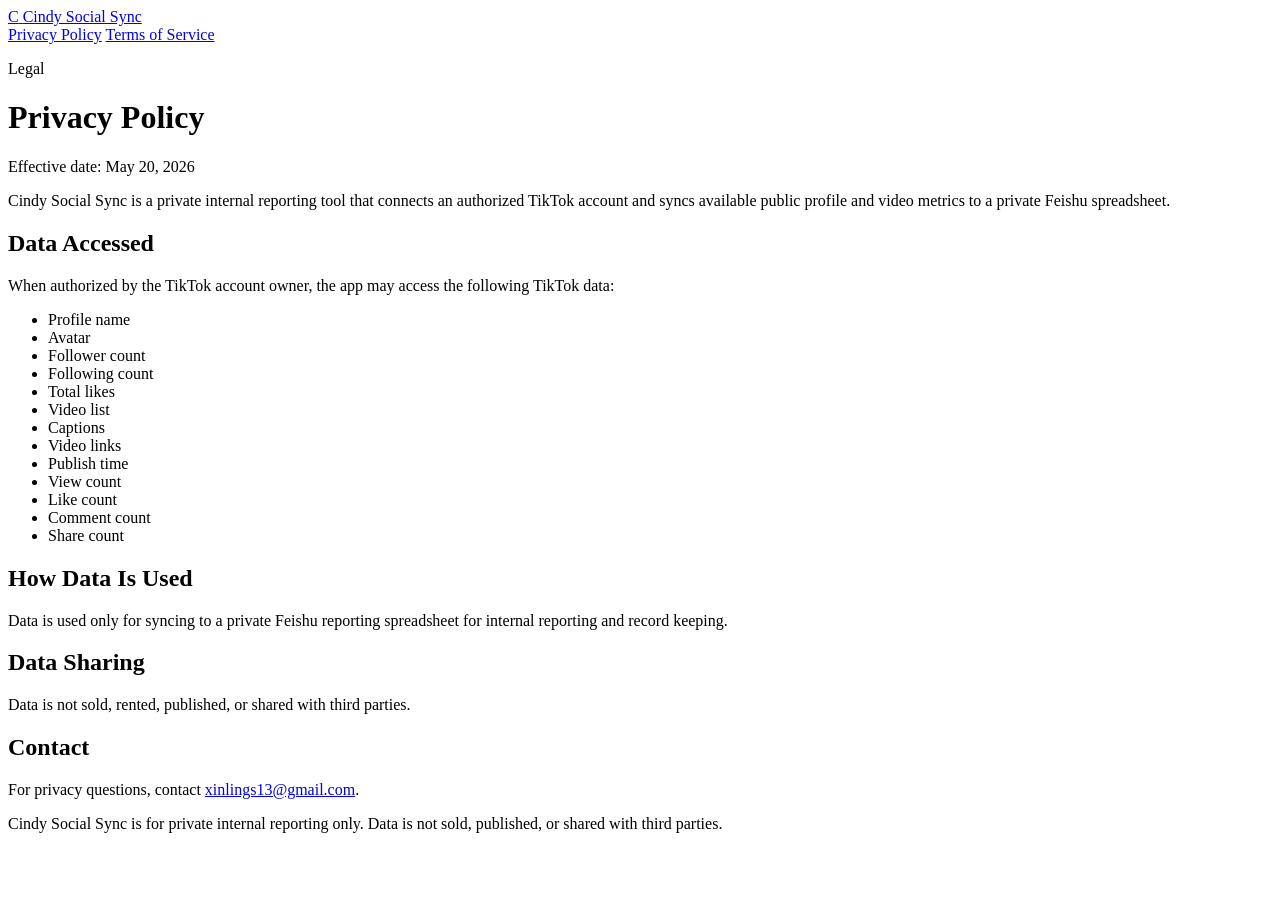
==== privacy.html @ 20bfee4f "Add privacy page" ====
<!doctype html>
<html lang="en">
  <head>
    <meta charset="utf-8">
    <meta name="viewport" content="width=device-width, initial-scale=1">
    <title>Privacy Policy | Cindy Social Sync</title>
    <meta name="description" content="Privacy Policy for Cindy Social Sync.">
    <link rel="stylesheet" href="styles.css">
  </head>
  <body>
    <header class="site-header">
      <a class="brand" href="index.html">
        <span class="brand-mark">C</span>
        <span>Cindy Social Sync</span>
      </a>
      <nav class="nav" aria-label="Legal pages">
        <a href="privacy.html">Privacy Policy</a>
        <a href="terms.html">Terms of Service</a>
      </nav>
    </header>

    <main class="content">
      <p class="eyebrow">Legal</p>
      <h1>Privacy Policy</h1>
      <p class="meta">Effective date: May 20, 2026</p>

      <p>Cindy Social Sync is a private internal reporting tool that connects an authorized TikTok account and syncs available public profile and video metrics to a private Feishu spreadsheet.</p>

      <h2>Data Accessed</h2>
      <p>When authorized by the TikTok account owner, the app may access the following TikTok data:</p>
      <ul>
        <li>Profile name</li>
        <li>Avatar</li>
        <li>Follower count</li>
        <li>Following count</li>
        <li>Total likes</li>
        <li>Video list</li>
        <li>Captions</li>
        <li>Video links</li>
        <li>Publish time</li>
        <li>View count</li>
        <li>Like count</li>
        <li>Comment count</li>
        <li>Share count</li>
      </ul>

      <h2>How Data Is Used</h2>
      <p>Data is used only for syncing to a private Feishu reporting spreadsheet for internal reporting and record keeping.</p>

      <h2>Data Sharing</h2>
      <p>Data is not sold, rented, published, or shared with third parties.</p>

      <h2>Contact</h2>
      <p>For privacy questions, contact <a href="mailto:xinlings13@gmail.com">xinlings13@gmail.com</a>.</p>
    </main>

    <footer class="site-footer">
      Cindy Social Sync is for private internal reporting only. Data is not sold, published, or shared with third parties.
    </footer>
  </body>
</html>
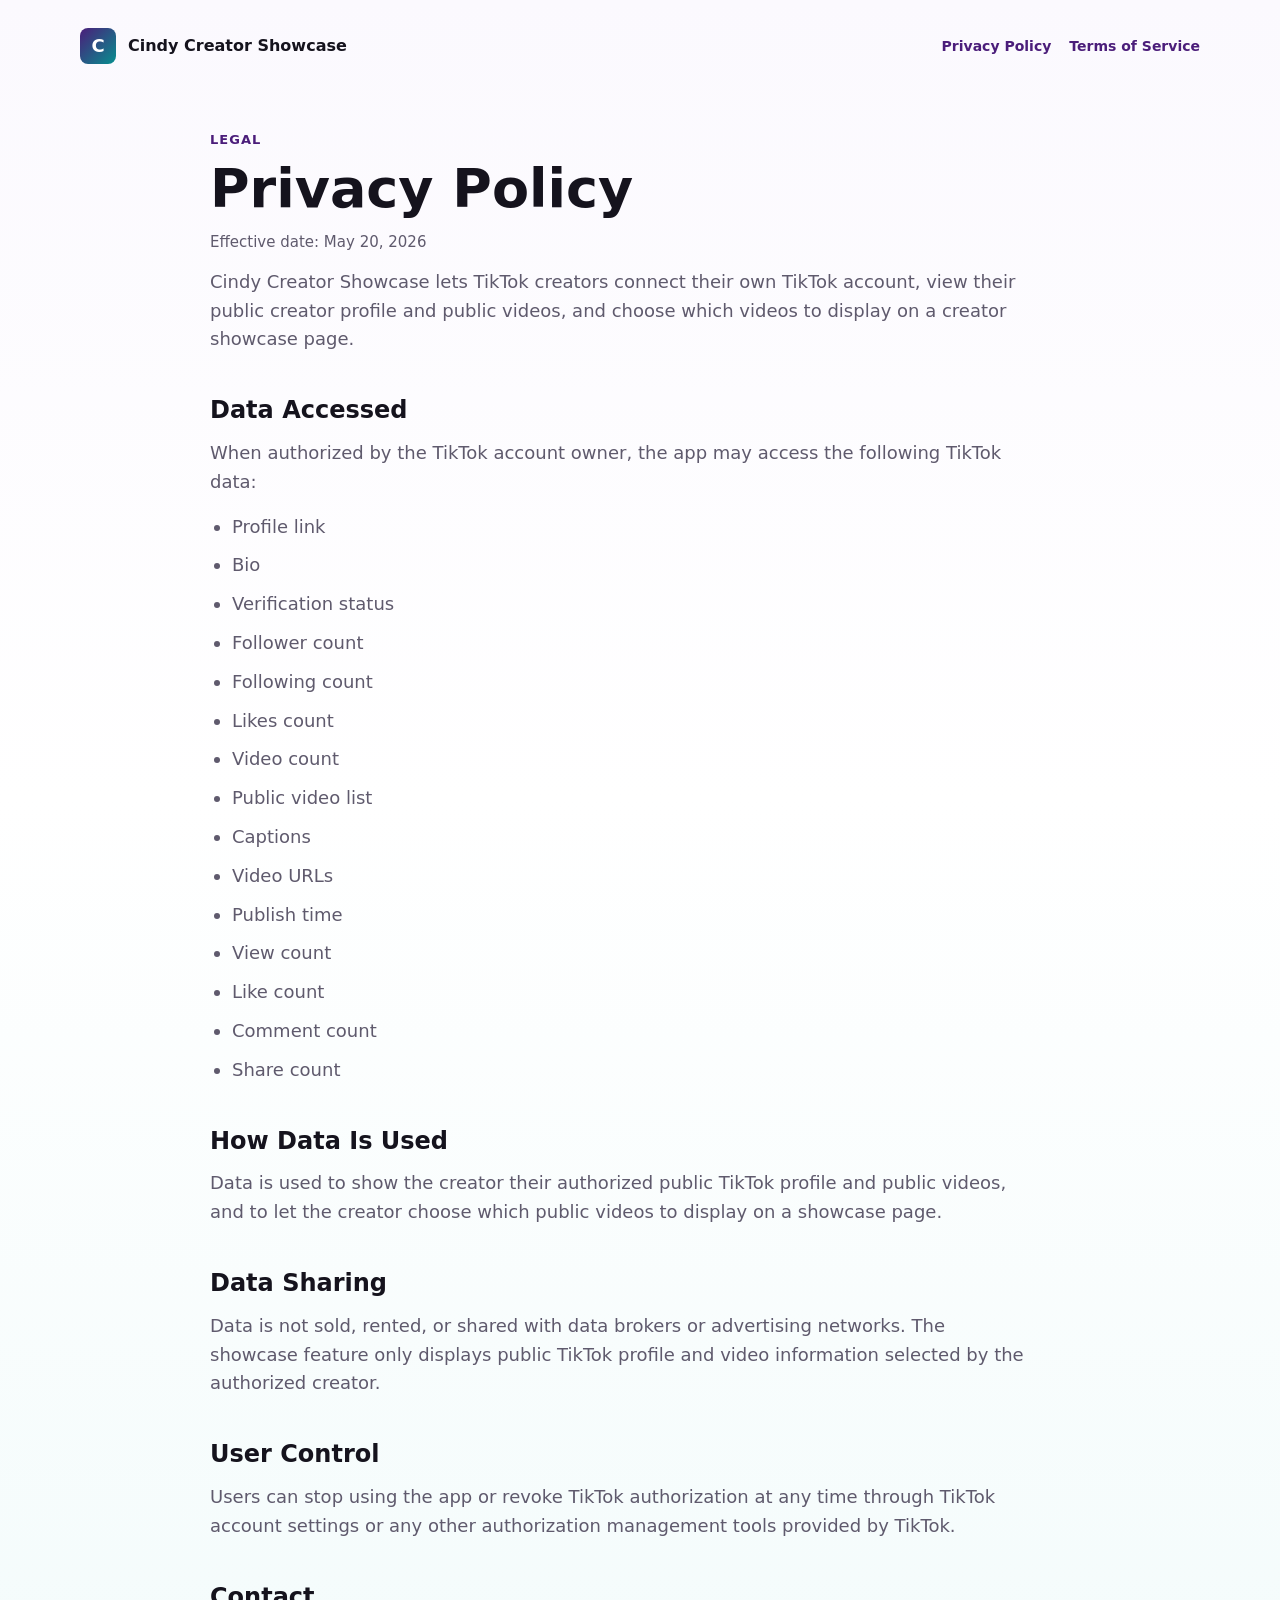
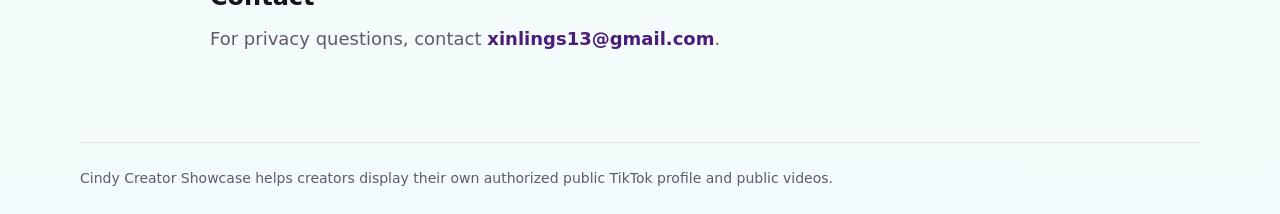
==== commit 516972e9: "Update privacy policy for creator showcase use case" ====
--- a/privacy.html
+++ b/privacy.html
@@ -3,15 +3,15 @@
   <head>
     <meta charset="utf-8">
     <meta name="viewport" content="width=device-width, initial-scale=1">
-    <title>Privacy Policy | Cindy Social Sync</title>
-    <meta name="description" content="Privacy Policy for Cindy Social Sync.">
+    <title>Privacy Policy | Cindy Creator Showcase</title>
+    <meta name="description" content="Privacy Policy for Cindy Creator Showcase.">
     <link rel="stylesheet" href="styles.css">
   </head>
   <body>
     <header class="site-header">
       <a class="brand" href="index.html">
         <span class="brand-mark">C</span>
-        <span>Cindy Social Sync</span>
+        <span>Cindy Creator Showcase</span>
       </a>
       <nav class="nav" aria-label="Legal pages">
         <a href="privacy.html">Privacy Policy</a>
@@ -24,19 +24,21 @@
       <h1>Privacy Policy</h1>
       <p class="meta">Effective date: May 20, 2026</p>
 
-      <p>Cindy Social Sync is a private internal reporting tool that connects an authorized TikTok account and syncs available public profile and video metrics to a private Feishu spreadsheet.</p>
+      <p>Cindy Creator Showcase lets TikTok creators connect their own TikTok account, view their public creator profile and public videos, and choose which videos to display on a creator showcase page.</p>
 
       <h2>Data Accessed</h2>
       <p>When authorized by the TikTok account owner, the app may access the following TikTok data:</p>
       <ul>
-        <li>Profile name</li>
-        <li>Avatar</li>
+        <li>Profile link</li>
+        <li>Bio</li>
+        <li>Verification status</li>
         <li>Follower count</li>
         <li>Following count</li>
-        <li>Total likes</li>
-        <li>Video list</li>
+        <li>Likes count</li>
+        <li>Video count</li>
+        <li>Public video list</li>
         <li>Captions</li>
-        <li>Video links</li>
+        <li>Video URLs</li>
         <li>Publish time</li>
         <li>View count</li>
         <li>Like count</li>
@@ -45,17 +47,20 @@
       </ul>
 
       <h2>How Data Is Used</h2>
-      <p>Data is used only for syncing to a private Feishu reporting spreadsheet for internal reporting and record keeping.</p>
+      <p>Data is used to show the creator their authorized public TikTok profile and public videos, and to let the creator choose which public videos to display on a showcase page.</p>
 
       <h2>Data Sharing</h2>
-      <p>Data is not sold, rented, published, or shared with third parties.</p>
+      <p>Data is not sold, rented, or shared with data brokers or advertising networks. The showcase feature only displays public TikTok profile and video information selected by the authorized creator.</p>
+
+      <h2>User Control</h2>
+      <p>Users can stop using the app or revoke TikTok authorization at any time through TikTok account settings or any other authorization management tools provided by TikTok.</p>
 
       <h2>Contact</h2>
       <p>For privacy questions, contact <a href="mailto:xinlings13@gmail.com">xinlings13@gmail.com</a>.</p>
     </main>
 
     <footer class="site-footer">
-      Cindy Social Sync is for private internal reporting only. Data is not sold, published, or shared with third parties.
+      Cindy Creator Showcase helps creators display their own authorized public TikTok profile and public videos.
     </footer>
   </body>
 </html>
--- a/styles.css
+++ b/styles.css
@@ -0,0 +1,388 @@
+:root {
+  color-scheme: light;
+  --ink: #15131d;
+  --muted: #5f5a6d;
+  --line: #e6e0ee;
+  --surface: #ffffff;
+  --soft: #f8f4fc;
+  --accent: #4b1d7a;
+  --teal: #078f8f;
+  --success: #0f7a45;
+  --success-soft: #eaf8f0;
+}
+
+* {
+  box-sizing: border-box;
+}
+
+body {
+  margin: 0;
+  min-height: 100vh;
+  color: var(--ink);
+  background: linear-gradient(180deg, #fbf9fe 0%, #ffffff 44%, #f2fbfb 100%);
+  font-family: Inter, ui-sans-serif, system-ui, -apple-system, BlinkMacSystemFont, "Segoe UI", sans-serif;
+  line-height: 1.6;
+}
+
+a {
+  color: var(--accent);
+  font-weight: 700;
+  text-decoration: none;
+}
+
+a:hover {
+  text-decoration: underline;
+}
+
+.site-header,
+.demo-shell,
+.content,
+.site-footer {
+  width: min(100% - 48px, 1120px);
+  margin: 0 auto;
+}
+
+.site-header {
+  display: flex;
+  align-items: center;
+  justify-content: space-between;
+  gap: 24px;
+  padding: 28px 0;
+}
+
+.brand {
+  display: inline-flex;
+  align-items: center;
+  gap: 12px;
+  color: var(--ink);
+  font-weight: 800;
+}
+
+.brand-mark {
+  display: grid;
+  width: 36px;
+  height: 36px;
+  place-items: center;
+  border-radius: 8px;
+  color: #fff;
+  background: linear-gradient(135deg, var(--accent), var(--teal));
+  font-size: 18px;
+}
+
+.nav {
+  display: flex;
+  gap: 18px;
+  font-size: 14px;
+}
+
+.demo-shell {
+  display: grid;
+  gap: 18px;
+  padding: 34px 0 72px;
+}
+
+.demo-hero {
+  max-width: 860px;
+  padding-bottom: 10px;
+}
+
+.eyebrow {
+  margin: 0 0 10px;
+  color: var(--accent);
+  font-size: 13px;
+  font-weight: 800;
+  letter-spacing: 0.08em;
+  text-transform: uppercase;
+}
+
+h1 {
+  max-width: 760px;
+  margin: 0;
+  font-size: clamp(42px, 7vw, 76px);
+  line-height: 1.02;
+  letter-spacing: 0;
+}
+
+h2 {
+  margin: 0;
+  font-size: 24px;
+  line-height: 1.2;
+}
+
+p {
+  max-width: 820px;
+  margin: 14px 0 0;
+  color: var(--muted);
+  font-size: 18px;
+}
+
+.subtitle {
+  margin-top: 16px;
+  color: var(--ink);
+  font-size: clamp(24px, 3vw, 34px);
+  font-weight: 800;
+  line-height: 1.18;
+}
+
+.lede {
+  margin-top: 18px;
+  font-size: 20px;
+}
+
+.demo-panel {
+  padding: 24px;
+  border: 1px solid var(--line);
+  border-radius: 8px;
+  background: rgba(255, 255, 255, 0.84);
+  box-shadow: 0 18px 44px rgba(55, 31, 84, 0.08);
+}
+
+.step-header {
+  display: flex;
+  align-items: center;
+  justify-content: space-between;
+  gap: 18px;
+  margin-bottom: 16px;
+}
+
+.button {
+  display: inline-flex;
+  align-items: center;
+  justify-content: center;
+  min-height: 46px;
+  padding: 0 18px;
+  border: 1px solid var(--accent);
+  border-radius: 8px;
+  background: var(--accent);
+  color: #fff;
+  font: inherit;
+  font-size: 15px;
+  font-weight: 800;
+  cursor: pointer;
+}
+
+.button:hover {
+  filter: brightness(1.04);
+}
+
+.button.secondary {
+  background: transparent;
+  color: var(--accent);
+}
+
+.status-banner {
+  display: flex;
+  align-items: center;
+  min-height: 48px;
+  padding: 12px 14px;
+  border: 1px solid rgba(15, 122, 69, 0.25);
+  border-radius: 8px;
+  background: var(--success-soft);
+  color: var(--success);
+  font-weight: 800;
+}
+
+.status-banner.is-muted {
+  border-color: var(--line);
+  background: var(--soft);
+  color: var(--muted);
+}
+
+.scope-label {
+  margin-top: 12px;
+  color: var(--accent);
+  font-size: 14px;
+  font-weight: 800;
+}
+
+.pill {
+  display: inline-flex;
+  align-items: center;
+  min-height: 32px;
+  padding: 0 12px;
+  border: 1px solid var(--line);
+  border-radius: 999px;
+  color: var(--muted);
+  background: #fff;
+  font-size: 13px;
+  font-weight: 800;
+}
+
+.profile-card {
+  display: flex;
+  align-items: center;
+  gap: 18px;
+  margin: 8px 0 18px;
+}
+
+.avatar-placeholder {
+  display: grid;
+  flex: 0 0 auto;
+  width: 78px;
+  height: 78px;
+  place-items: center;
+  border-radius: 8px;
+  background: linear-gradient(135deg, var(--accent), var(--teal));
+  color: #fff;
+  font-size: 24px;
+  font-weight: 900;
+}
+
+.profile-name {
+  margin: 0;
+  color: var(--ink);
+  font-size: 24px;
+  font-weight: 900;
+}
+
+.metric-grid {
+  display: grid;
+  grid-template-columns: repeat(4, minmax(0, 1fr));
+  gap: 12px;
+}
+
+.metric-grid.compact {
+  grid-template-columns: repeat(3, minmax(0, 1fr));
+  margin-top: 12px;
+}
+
+.metric {
+  min-height: 92px;
+  padding: 16px;
+  border: 1px solid var(--line);
+  border-radius: 8px;
+  background: #fff;
+}
+
+.metric span {
+  display: block;
+  color: var(--muted);
+  font-size: 14px;
+  font-weight: 700;
+}
+
+.metric strong {
+  display: block;
+  margin-top: 8px;
+  color: var(--ink);
+  font-size: 28px;
+  line-height: 1.05;
+}
+
+.table-wrap {
+  margin-top: 16px;
+  overflow-x: auto;
+  border: 1px solid var(--line);
+  border-radius: 8px;
+  background: #fff;
+}
+
+table {
+  width: 100%;
+  min-width: 920px;
+  border-collapse: collapse;
+  font-size: 14px;
+}
+
+th,
+td {
+  padding: 13px 14px;
+  border-bottom: 1px solid var(--line);
+  text-align: left;
+  vertical-align: top;
+}
+
+th {
+  color: var(--ink);
+  background: var(--soft);
+  font-size: 13px;
+  font-weight: 900;
+}
+
+tr:last-child td {
+  border-bottom: 0;
+}
+
+.sync-result {
+  margin-top: 4px;
+}
+
+.is-hidden {
+  display: none;
+}
+
+.content {
+  max-width: 860px;
+  padding: 38px 0 88px;
+}
+
+.content h1 {
+  font-size: clamp(34px, 5vw, 54px);
+}
+
+.content h2 {
+  margin: 42px 0 12px;
+}
+
+.meta {
+  color: var(--muted);
+  font-size: 15px;
+}
+
+ul {
+  margin: 16px 0 0;
+  padding-left: 22px;
+  color: var(--muted);
+  font-size: 18px;
+}
+
+li + li {
+  margin-top: 10px;
+}
+
+.site-footer {
+  padding: 24px 0;
+  border-top: 1px solid var(--line);
+  color: var(--muted);
+  font-size: 14px;
+}
+
+@media (max-width: 860px) {
+  .site-header,
+  .demo-shell,
+  .content,
+  .site-footer {
+    width: min(100% - 32px, 1120px);
+  }
+
+  .site-header,
+  .step-header {
+    align-items: flex-start;
+    flex-direction: column;
+  }
+
+  .button {
+    width: 100%;
+  }
+
+  .metric-grid,
+  .metric-grid.compact {
+    grid-template-columns: repeat(2, minmax(0, 1fr));
+  }
+
+  .metric.wide {
+    grid-column: 1 / -1;
+  }
+}
+
+@media (max-width: 520px) {
+  .metric-grid,
+  .metric-grid.compact {
+    grid-template-columns: 1fr;
+  }
+
+  .profile-card {
+    align-items: flex-start;
+    flex-direction: column;
+  }
+}
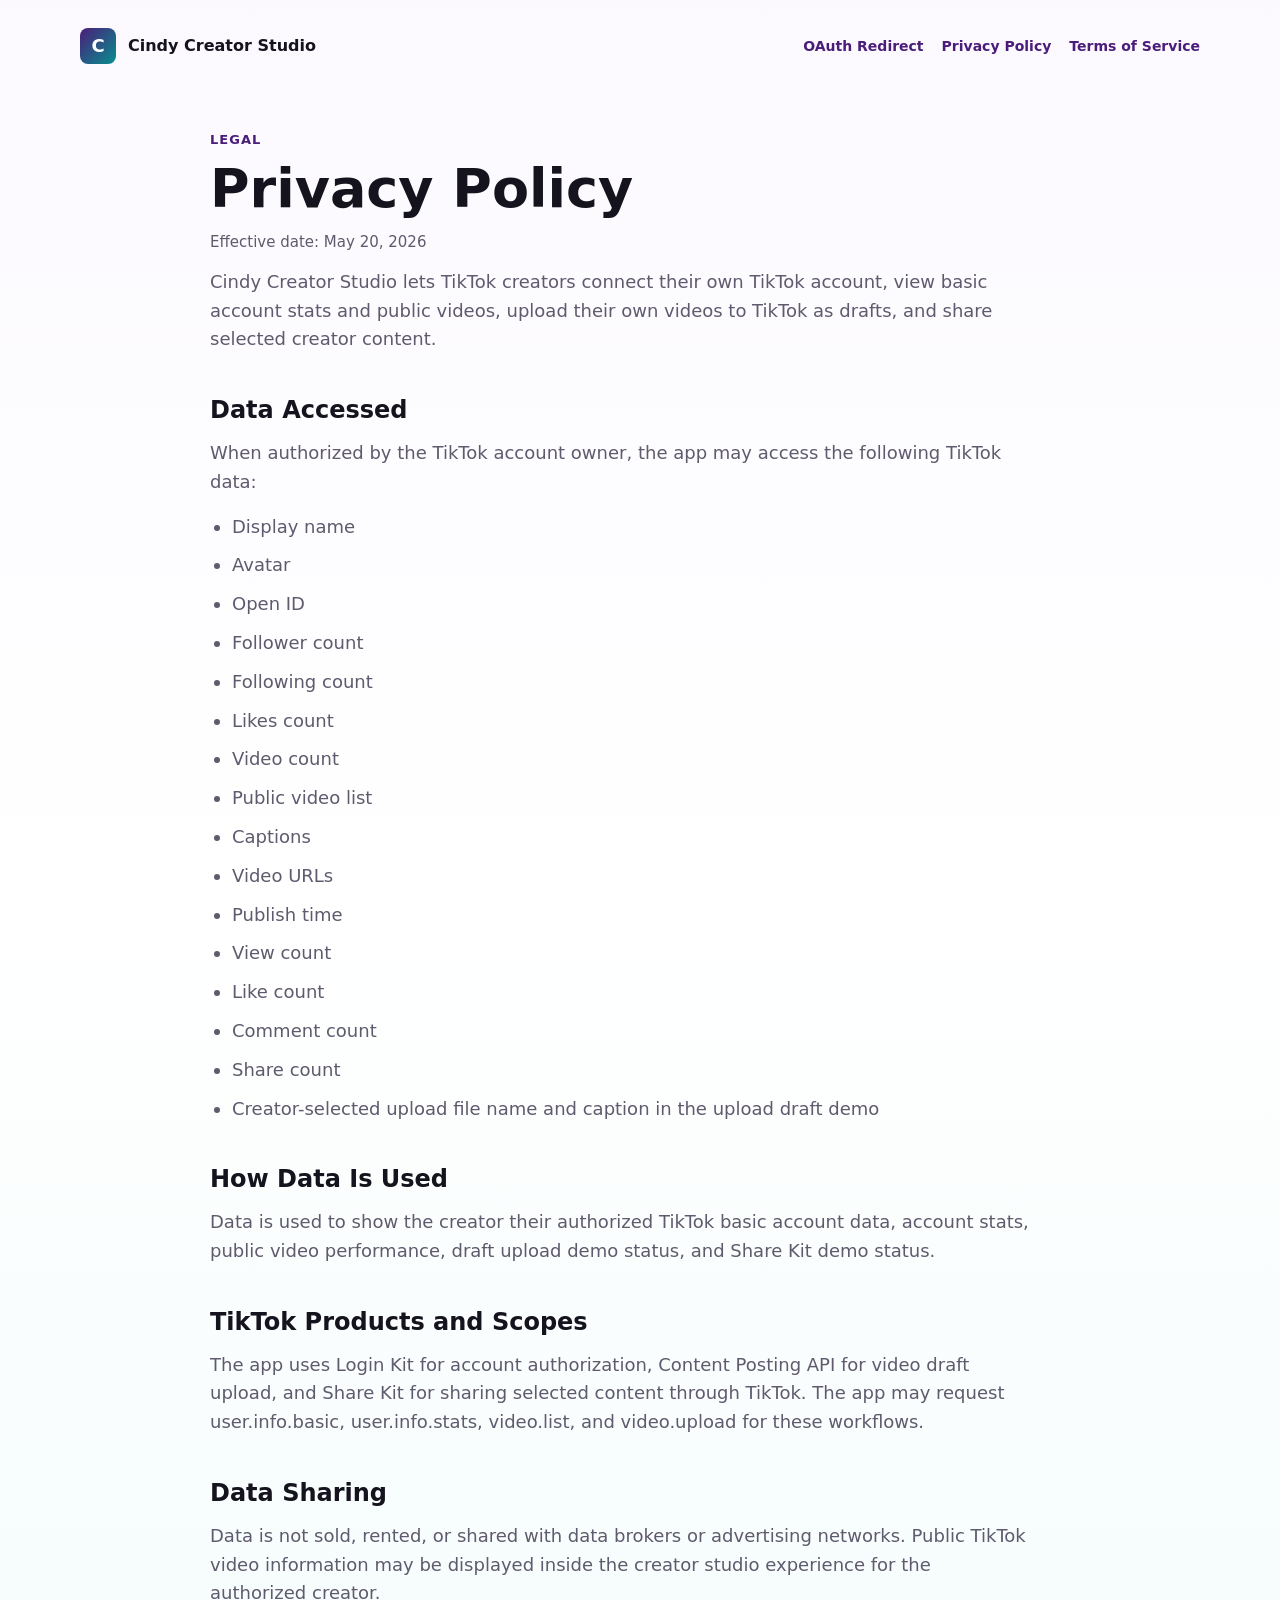
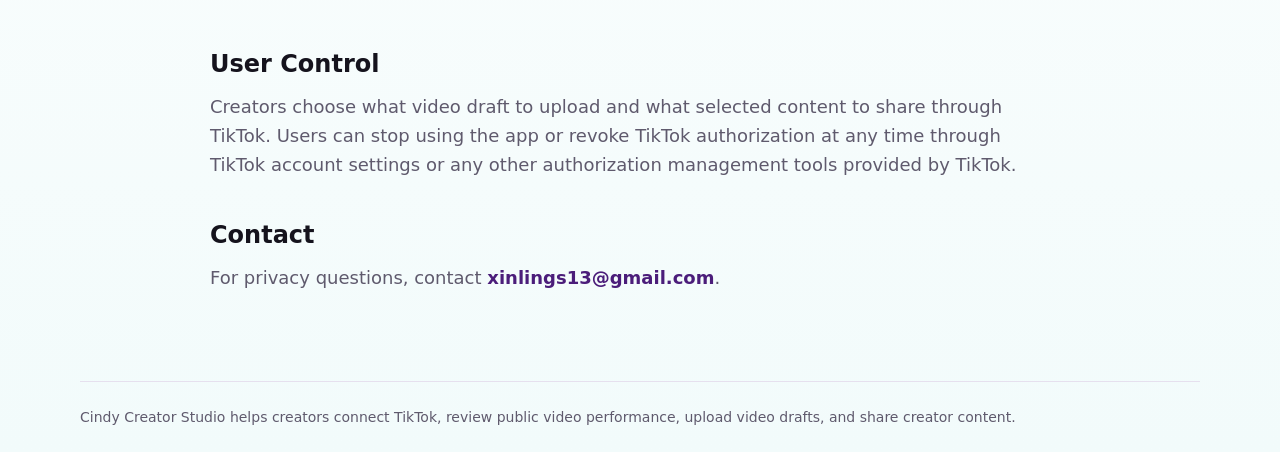
==== commit cbd846f0: "Update privacy policy for selected TikTok scopes" ====
--- a/privacy.html
+++ b/privacy.html
@@ -3,17 +3,18 @@
   <head>
     <meta charset="utf-8">
     <meta name="viewport" content="width=device-width, initial-scale=1">
-    <title>Privacy Policy | Cindy Creator Showcase</title>
-    <meta name="description" content="Privacy Policy for Cindy Creator Showcase.">
+    <title>Privacy Policy | Cindy Creator Studio</title>
+    <meta name="description" content="Privacy Policy for Cindy Creator Studio.">
     <link rel="stylesheet" href="styles.css">
   </head>
   <body>
     <header class="site-header">
       <a class="brand" href="index.html">
         <span class="brand-mark">C</span>
-        <span>Cindy Creator Showcase</span>
+        <span>Cindy Creator Studio</span>
       </a>
-      <nav class="nav" aria-label="Legal pages">
+      <nav class="nav" aria-label="Site pages">
+        <a href="callback.html">OAuth Redirect</a>
         <a href="privacy.html">Privacy Policy</a>
         <a href="terms.html">Terms of Service</a>
       </nav>
@@ -24,14 +25,14 @@
       <h1>Privacy Policy</h1>
       <p class="meta">Effective date: May 20, 2026</p>
 
-      <p>Cindy Creator Showcase lets TikTok creators connect their own TikTok account, view their public creator profile and public videos, and choose which videos to display on a creator showcase page.</p>
+      <p>Cindy Creator Studio lets TikTok creators connect their own TikTok account, view basic account stats and public videos, upload their own videos to TikTok as drafts, and share selected creator content.</p>
 
       <h2>Data Accessed</h2>
       <p>When authorized by the TikTok account owner, the app may access the following TikTok data:</p>
       <ul>
-        <li>Profile link</li>
-        <li>Bio</li>
-        <li>Verification status</li>
+        <li>Display name</li>
+        <li>Avatar</li>
+        <li>Open ID</li>
         <li>Follower count</li>
         <li>Following count</li>
         <li>Likes count</li>
@@ -44,23 +45,27 @@
         <li>Like count</li>
         <li>Comment count</li>
         <li>Share count</li>
+        <li>Creator-selected upload file name and caption in the upload draft demo</li>
       </ul>
 
       <h2>How Data Is Used</h2>
-      <p>Data is used to show the creator their authorized public TikTok profile and public videos, and to let the creator choose which public videos to display on a showcase page.</p>
+      <p>Data is used to show the creator their authorized TikTok basic account data, account stats, public video performance, draft upload demo status, and Share Kit demo status.</p>
+
+      <h2>TikTok Products and Scopes</h2>
+      <p>The app uses Login Kit for account authorization, Content Posting API for video draft upload, and Share Kit for sharing selected content through TikTok. The app may request user.info.basic, user.info.stats, video.list, and video.upload for these workflows.</p>
 
       <h2>Data Sharing</h2>
-      <p>Data is not sold, rented, or shared with data brokers or advertising networks. The showcase feature only displays public TikTok profile and video information selected by the authorized creator.</p>
+      <p>Data is not sold, rented, or shared with data brokers or advertising networks. Public TikTok video information may be displayed inside the creator studio experience for the authorized creator.</p>
 
       <h2>User Control</h2>
-      <p>Users can stop using the app or revoke TikTok authorization at any time through TikTok account settings or any other authorization management tools provided by TikTok.</p>
+      <p>Creators choose what video draft to upload and what selected content to share through TikTok. Users can stop using the app or revoke TikTok authorization at any time through TikTok account settings or any other authorization management tools provided by TikTok.</p>
 
       <h2>Contact</h2>
       <p>For privacy questions, contact <a href="mailto:xinlings13@gmail.com">xinlings13@gmail.com</a>.</p>
     </main>
 
     <footer class="site-footer">
-      Cindy Creator Showcase helps creators display their own authorized public TikTok profile and public videos.
+      Cindy Creator Studio helps creators connect TikTok, review public video performance, upload video drafts, and share creator content.
     </footer>
   </body>
 </html>
--- a/styles.css
+++ b/styles.css
@@ -235,6 +235,12 @@
   font-weight: 900;
 }
 
+.profile-detail {
+  margin: 4px 0 0;
+  color: var(--muted);
+  font-size: 15px;
+}
+
 .metric-grid {
   display: grid;
   grid-template-columns: repeat(4, minmax(0, 1fr));
@@ -303,8 +309,94 @@
   border-bottom: 0;
 }
 
-.sync-result {
-  margin-top: 4px;
+.video-chooser {
+  display: grid;
+  grid-template-columns: repeat(3, minmax(0, 1fr));
+  gap: 12px;
+}
+
+.video-option {
+  display: flex;
+  align-items: center;
+  gap: 10px;
+  min-height: 58px;
+  padding: 14px;
+  border: 1px solid var(--line);
+  border-radius: 8px;
+  background: #fff;
+  color: var(--ink);
+  font-weight: 800;
+}
+
+.video-option input {
+  width: 18px;
+  height: 18px;
+  accent-color: var(--accent);
+}
+
+.showcase-preview {
+  padding: 20px;
+  border: 1px solid var(--line);
+  border-radius: 8px;
+  background: #fff;
+}
+
+.showcase-header {
+  display: flex;
+  align-items: center;
+  gap: 14px;
+  margin-bottom: 18px;
+}
+
+.showcase-header h3 {
+  margin: 0;
+  font-size: 24px;
+  line-height: 1.2;
+}
+
+.showcase-header p,
+.showcase-card p,
+.empty-state {
+  margin: 4px 0 0;
+  font-size: 15px;
+}
+
+.avatar-placeholder.small {
+  width: 54px;
+  height: 54px;
+  font-size: 18px;
+}
+
+.showcase-grid {
+  display: grid;
+  grid-template-columns: repeat(3, minmax(0, 1fr));
+  gap: 12px;
+}
+
+.showcase-card {
+  min-height: 220px;
+  padding: 14px;
+  border: 1px solid var(--line);
+  border-radius: 8px;
+  background: var(--soft);
+}
+
+.video-thumb {
+  display: grid;
+  height: 118px;
+  place-items: center;
+  border-radius: 8px;
+  background: linear-gradient(135deg, var(--accent), var(--teal));
+  color: #fff;
+  font-size: 32px;
+  font-weight: 900;
+}
+
+.showcase-card h4 {
+  margin: 12px 0 0;
+  color: var(--ink);
+  font-size: 16px;
+  line-height: 1.25;
 }
 
 .is-hidden {
@@ -366,7 +458,9 @@
   }
 
   .metric-grid,
-  .metric-grid.compact {
+  .metric-grid.compact,
+  .video-chooser,
+  .showcase-grid {
     grid-template-columns: repeat(2, minmax(0, 1fr));
   }
 
@@ -377,7 +471,9 @@
 
 @media (max-width: 520px) {
   .metric-grid,
-  .metric-grid.compact {
+  .metric-grid.compact,
+  .video-chooser,
+  .showcase-grid {
     grid-template-columns: 1fr;
   }
 
